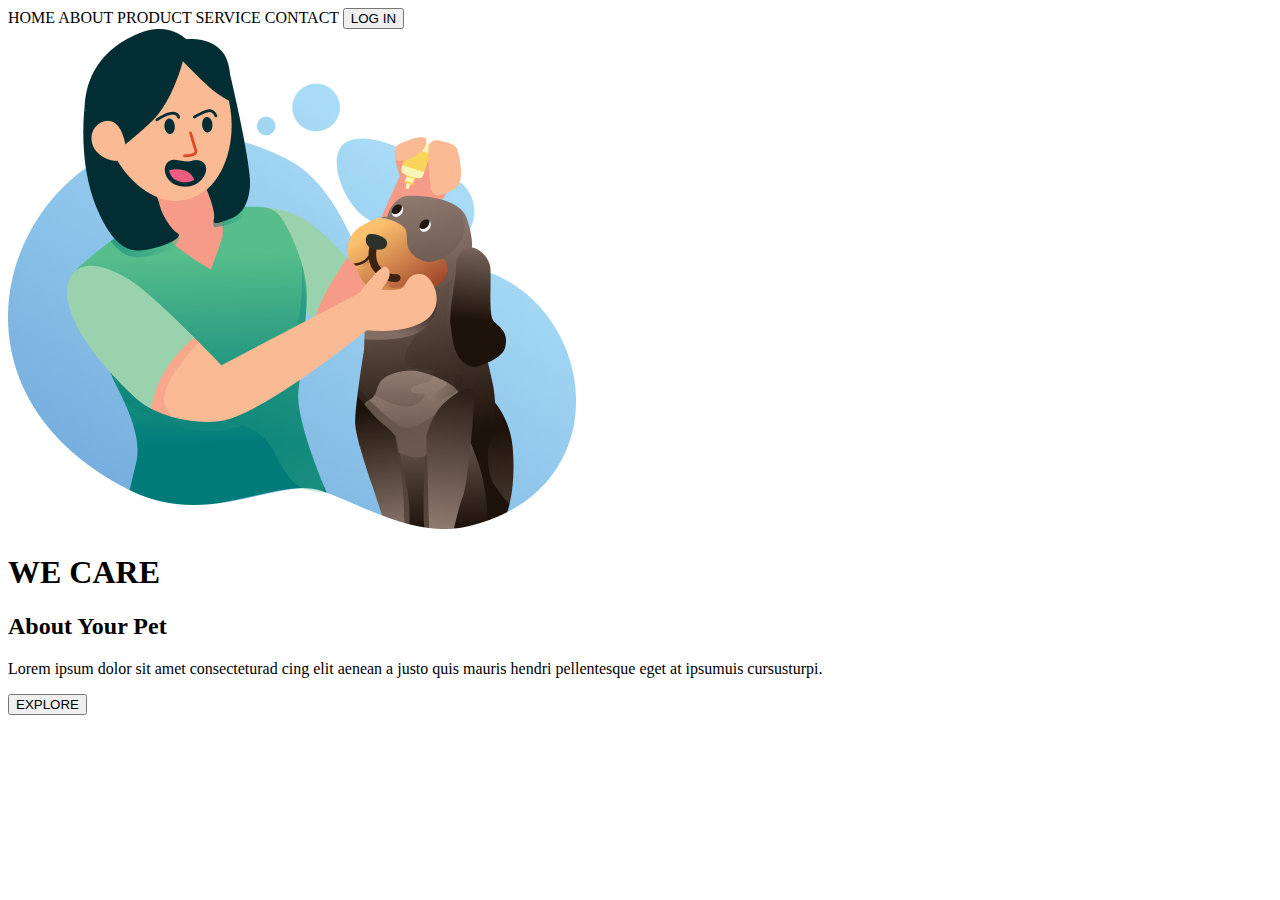
==== index.html @ 7115a913 "Update index.html" ====
<!DOCTYPE html>
<html lang="en">

<head>
    <meta charset="UTF-8">
    <meta http-equiv="X-UA-Compatible" content="IE=edge">
    <meta name="viewport" content="width=device-width, initial-scale=1.0">
    <title>Challenge</title>
    <link rel="stylesheet" href="./styles.css">
    <link rel="preconnect" href="https://fonts.googleapis.com">
    <link rel="preconnect" href="https://fonts.gstatic.com" crossorigin>
    <link href="https://fonts.googleapis.com/css2?family=Montserrat:wght@400;500;600;700;900&display=swap"
        rel="stylesheet">
</head>

<body>
    <header>
        <nav class="nav">
            <a class="link-nav">HOME</a>
            <a class="link-nav">ABOUT</a>
            <a class="link-nav">PRODUCT</a>
            <a class="link-nav">SERVICE</a>
            <a class="link-nav">CONTACT</a>
            <button class="button-one">LOG IN</button>
        </nav>
    </header>

    <main class="wrapper">
        <img src="./Illustration 2.png" alt="logo-girl-and-pet">

        <section>
            <h1>WE CARE</h1>
            <h2>About Your Pet</h2>
            <p>Lorem ipsum dolor sit amet consecteturad
                cing elit aenean a justo quis mauris hendri
                pellentesque eget at ipsumuis cursusturpi.
            </p>
            <button class="button-two">EXPLORE</button>
        </section>

    </main>
</body>

</html>
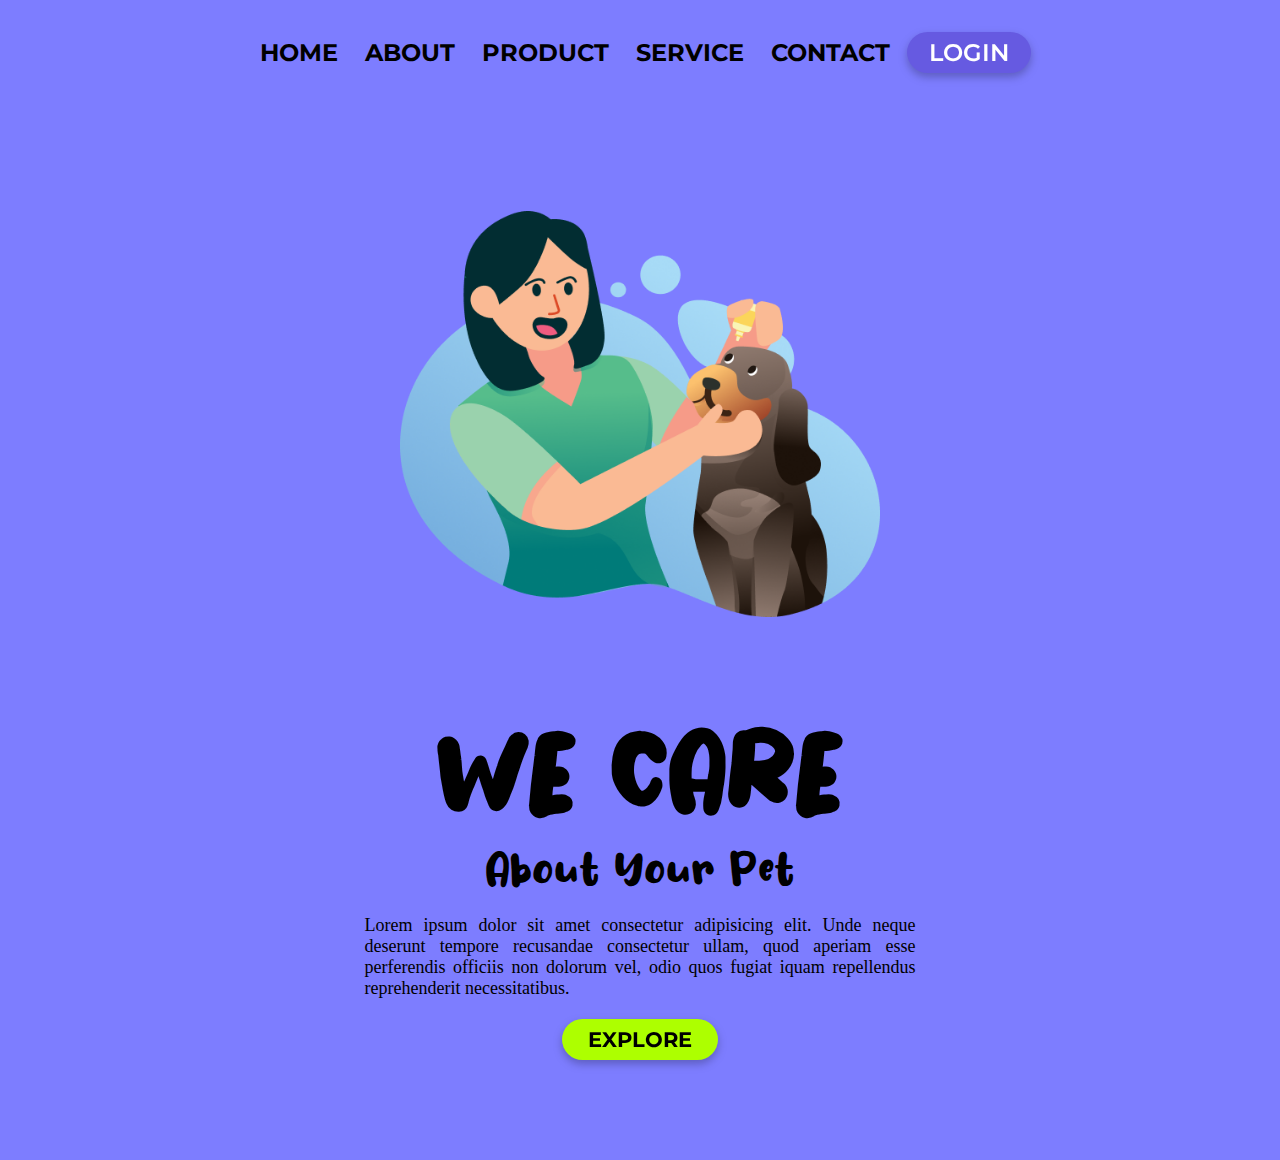
==== commit 693ffb1d: "Responsividade/Melhoria Estilos CSS/Novas Fontes" ====
--- a/index.html
+++ b/index.html
@@ -1,44 +1,44 @@
 <!DOCTYPE html>
-<html lang="en">
+<html lang="pt-br">
 
 <head>
     <meta charset="UTF-8">
     <meta http-equiv="X-UA-Compatible" content="IE=edge">
     <meta name="viewport" content="width=device-width, initial-scale=1.0">
-    <title>Challenge</title>
-    <link rel="stylesheet" href="./styles.css">
+    <link rel="stylesheet" href="./style.css">
     <link rel="preconnect" href="https://fonts.googleapis.com">
     <link rel="preconnect" href="https://fonts.gstatic.com" crossorigin>
     <link href="https://fonts.googleapis.com/css2?family=Montserrat:wght@400;500;600;700;900&display=swap"
         rel="stylesheet">
+    <title>We Care</title>
 </head>
 
 <body>
-    <header>
-        <nav class="nav">
-            <a class="link-nav">HOME</a>
-            <a class="link-nav">ABOUT</a>
-            <a class="link-nav">PRODUCT</a>
-            <a class="link-nav">SERVICE</a>
-            <a class="link-nav">CONTACT</a>
-            <button class="button-one">LOG IN</button>
-        </nav>
-    </header>
 
-    <main class="wrapper">
-        <img src="./Illustration 2.png" alt="logo-girl-and-pet">
+    <div class="total">
+        <header>
+            <a> HOME </a>
+            <a> ABOUT </a>
+            <a> PRODUCT </a>
+            <a> SERVICE </a>
+            <a> CONTACT </a>
+            <a class="link-login"> LOGIN </a>
+          <!-- <button> LOGINB </button> -->
+        </header> 
+        <main>
+            <img src="./img/foto.png" alt="we-care-logo" class="logo-image">
+            <section>
+                <h1>WE CARE</h1>
+                <h2>About Your Pet</h2>
+        
+                <p> Lorem ipsum dolor sit amet consectetur adipisicing elit. Unde neque deserunt tempore recusandae
+                    consectetur ullam, quod aperiam esse perferendis officiis non dolorum vel, odio quos fugiat iquam
+                    repellendus reprehenderit necessitatibus. </p>
+                <button class="button-main"> EXPLORE </button>
+            </section>
+        </main>
+    </div>
 
-        <section>
-            <h1>WE CARE</h1>
-            <h2>About Your Pet</h2>
-            <p>Lorem ipsum dolor sit amet consecteturad
-                cing elit aenean a justo quis mauris hendri
-                pellentesque eget at ipsumuis cursusturpi.
-            </p>
-            <button class="button-two">EXPLORE</button>
-        </section>
-
-    </main>
 </body>
 
-</html>
+</html>--- a/style.css
+++ b/style.css
@@ -0,0 +1,260 @@
+@charset "UTF-8";
+
+@font-face {
+    font-weight: normal;
+    font-family: 'Peteroy';
+    src: url('fontes/peteroy.otf') format('opentype');
+}
+
+@font-face {
+    font-family: 'Wash-Your-Hand';
+    src: url('./fontes/webfonts_Wash-Your-Hand/Wash-Your-Hand.ttf.woff') format('woff'),
+        url('./fontes/webfonts_Wash-Your-Hand/Wash-Your-Hand.ttf.svg') format('svg'),
+        url('./fontes/webfonts_Wash-Your-Hand/Wash-Your-Hand.ttf.eot'),
+        url('Wash-Your-Hand.ttf.eot?#iefix') format('embedded-opentype');
+    font-weight: normal;
+    font-style: normal;
+}
+
+:root {
+    --fonte-android: 'Peteroy', cursive;
+}
+
+
+* {
+    margin: 0;
+    padding: 0;
+    box-sizing: border-box;
+    font-family: 'Montserrat', sans-serif;
+}
+
+body {
+    background-color: #0000ff82;
+}
+
+header {
+    padding-top: 38px;
+    padding-left: 76px;
+}
+
+header a {
+    padding: 10px;
+    font-size: 24px;
+    cursor: pointer;
+    font-weight: bold;
+    border-radius: 6px;
+    transition-duration: 0.5s;
+    text-decoration: none;
+    background-color: transparent;
+}
+
+header>a:hover {
+    color: white;
+    background-image: linear-gradient(to top, rgba(0, 0, 255, 0.496), transparent);
+}
+
+
+header>button:hover {
+    background-image: linear-gradient(to top, rgba(0, 0, 255, 0.496), transparent);
+}
+
+
+header>button:active {
+    background-image: linear-gradient(to top, rgb(0, 0, 255), rgba(255, 255, 255, 0.344));
+}
+
+.link-login {
+    Width: 130px;
+    Height: 41px;
+    background: #665AE1;
+    border-radius: 20.5px;
+    
+    border: none;
+    cursor: pointer;
+    font-size: 24px;
+    color: #FFFFFF;
+    font-weight: 600;
+    line-height: 29px;
+    padding: 6px 22px;
+    filter: drop-shadow(0px 4px 4px rgba(0, 0, 0, 0.25));
+}
+
+
+header > button {
+    Width: 130px;
+    Height: 41px;
+    background: #665AE1;
+    border-radius: 20.5px;
+    
+    border: none;
+    cursor: pointer;
+    font-size: 24px;
+    color: #FFFFFF;
+    font-weight: 600;
+    line-height: 29px;
+    padding: 6px 22px;
+    filter: drop-shadow(0px 4px 4px rgba(0, 0, 0, 0.25));
+}
+
+img {
+    padding-top: 144px;
+    padding-left: 125px;
+    width: 520px;
+    height: 500px;
+    display: inline-block;
+}
+
+main {
+    width: 100%;
+}
+
+section {
+    margin-left: 86px;
+    display: inline-block;
+    padding-right: 125px;
+}
+
+h1 {
+    font-family: 'Wash-Your-Hand';
+    font-size: 110px;
+    width: 550px;
+    line-height: 122px;
+    margin-top: 144px;
+}
+
+h2 {
+    font-weight: 500;
+    font-size: 47px;
+    line-height: 71px;
+    font-family: 'Wash-Your-Hand';
+}
+
+p {
+    text-align: justify;
+    width: 551px;
+    font-weight: 500;
+    margin-top: 10px;
+    margin-bottom: 10px;
+    font-size: 18px;
+    font-family: 'Peteroy', cursive;
+}
+
+.button-main {
+    background: #ADFF00;
+    border-radius: 23px;
+    font-weight: 700;
+    font-size: 21px;
+    margin-top: 10px;
+    color: #000000;
+    padding: 8px 26px 8px;
+    border: none;
+    filter: drop-shadow(0px 4px 4px rgba(0, 0, 0, 0.25));
+    cursor: pointer;
+}
+
+.button-main:hover {
+    background-color: #95da00;
+
+}
+
+.button-main:active {
+    background-color: #a1eb00bc;
+    cursor: pointer;
+}
+
+
+@media screen and (max-width: 1286px) {
+    img {
+        padding-top: 144px;
+        margin-left: auto;
+        margin-right: auto;
+        display: block;
+        padding-left: 20px;
+        padding-right: 20px;
+        height: 550px;
+        margin-bottom: 10px;
+    }
+    h1 {
+        margin-left: auto;
+        margin-right: auto;
+        display: block;
+        text-align: center;
+        margin-top: 85px;
+    }
+    header {
+        padding-top: 38px;
+        margin-left: auto;
+        margin-right: auto;
+        display: table;
+        padding-left: 20px;
+        padding-right: 20px;
+    }
+    section {
+        margin-left: auto;
+        margin-right: auto;
+        margin-bottom: 100px;
+        display: table;
+        padding-left: 20px;
+        padding-right: 20px;
+        text-align: center;
+    }
+}
+
+@media screen and (max-width: 1125) {
+    img {
+        padding-top: 144px;
+        display: block;
+        margin-left: auto;
+        margin-right: auto;
+        padding-left: 20px;
+        padding-right: 20px;
+    }
+    section {
+        display: block;
+        text-align: center;
+        margin: 20px;
+    }
+    header {
+        padding-top: 38px;
+        margin: 0px;
+        padding: 0px;
+        display: table;
+    }
+}
+
+@media screen and (max-width: 829px) {
+    header {
+        display: none;
+    }
+    img {
+        margin-top: 50px;
+        display: block;
+        margin: 50px auto 10px;
+    }
+    h1 {
+        margin-top: 30px;
+        text-align: center;
+        margin-left: auto;
+        margin-right: auto;
+    }
+    p {
+        margin: 20px 10px;
+    }
+    .button-main {
+        width: 250px;
+    }
+}
+
+@media screen and (max-width: 590px) {
+    p {
+        display: none;
+    }
+    img {
+        display: block;
+        margin-left: auto;
+        margin-right: auto;
+    }
+    section {
+        margin-bottom: 100px;
+    }
+}